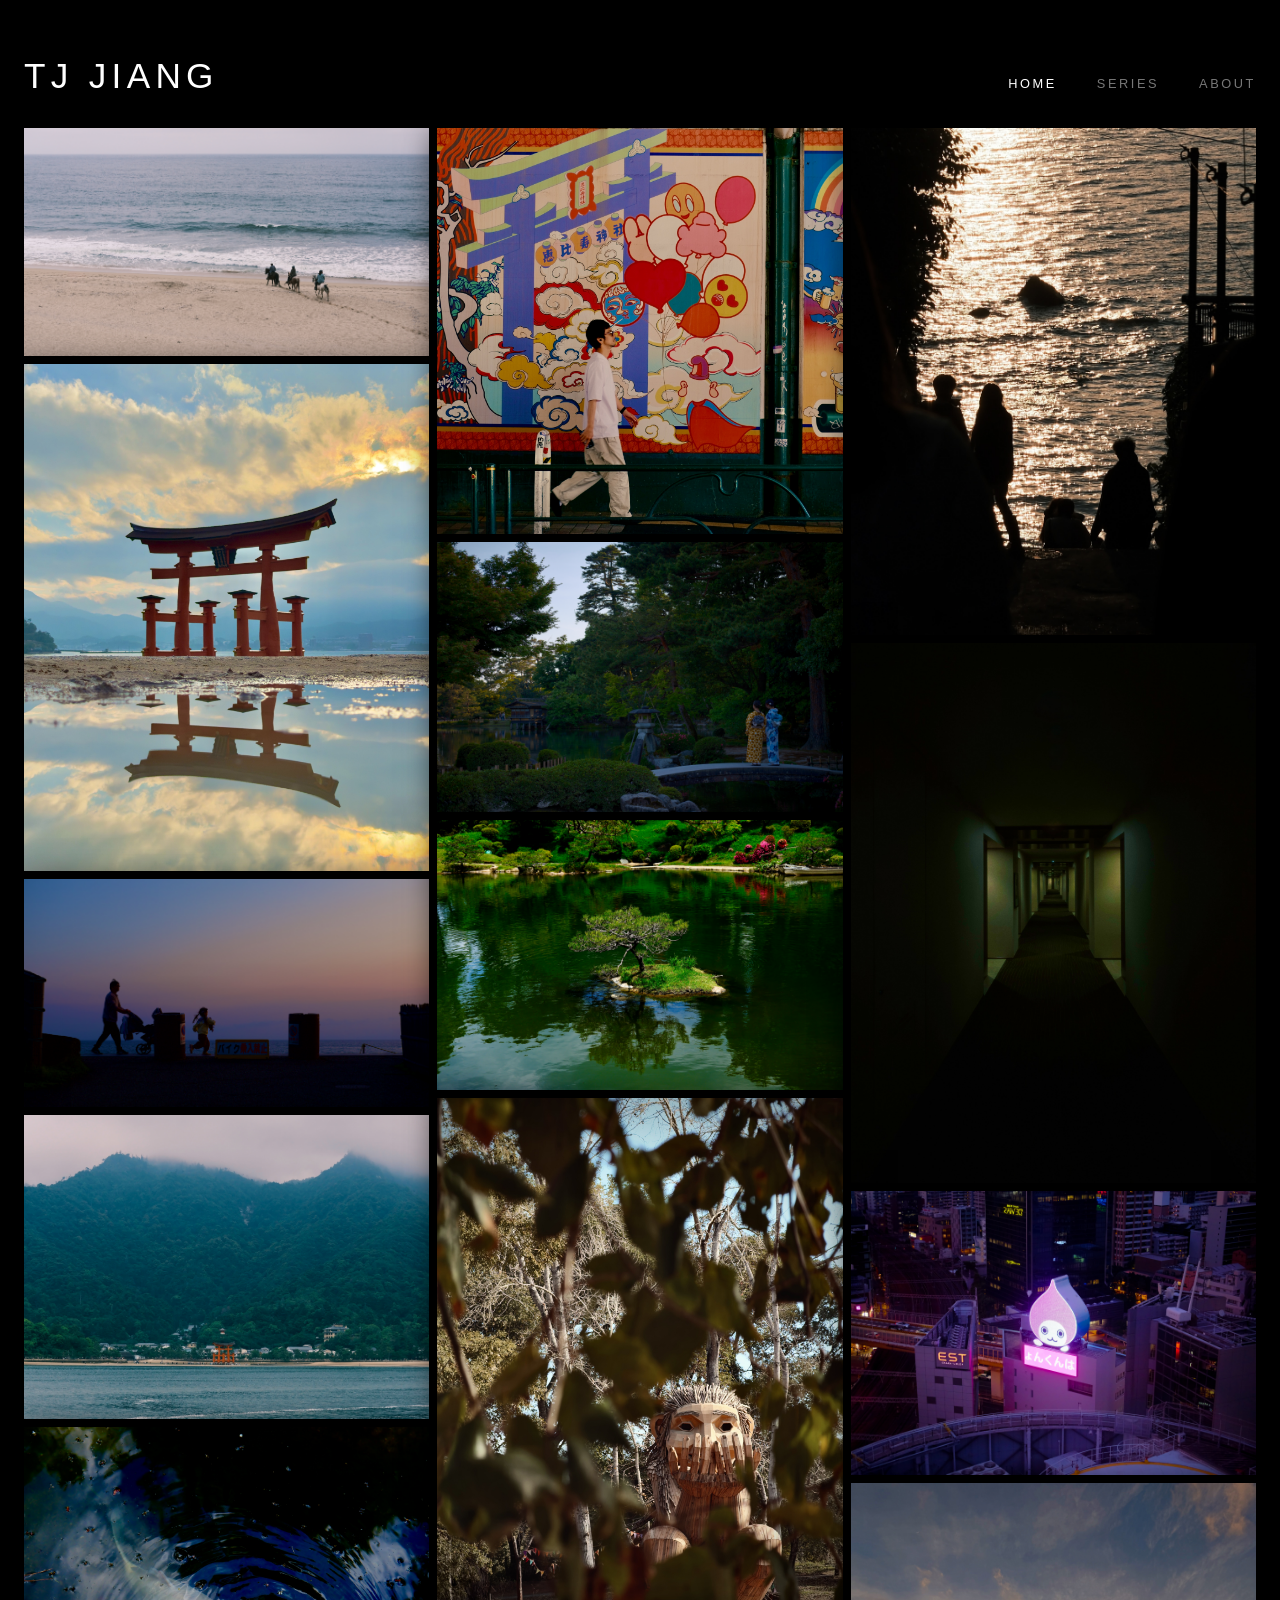
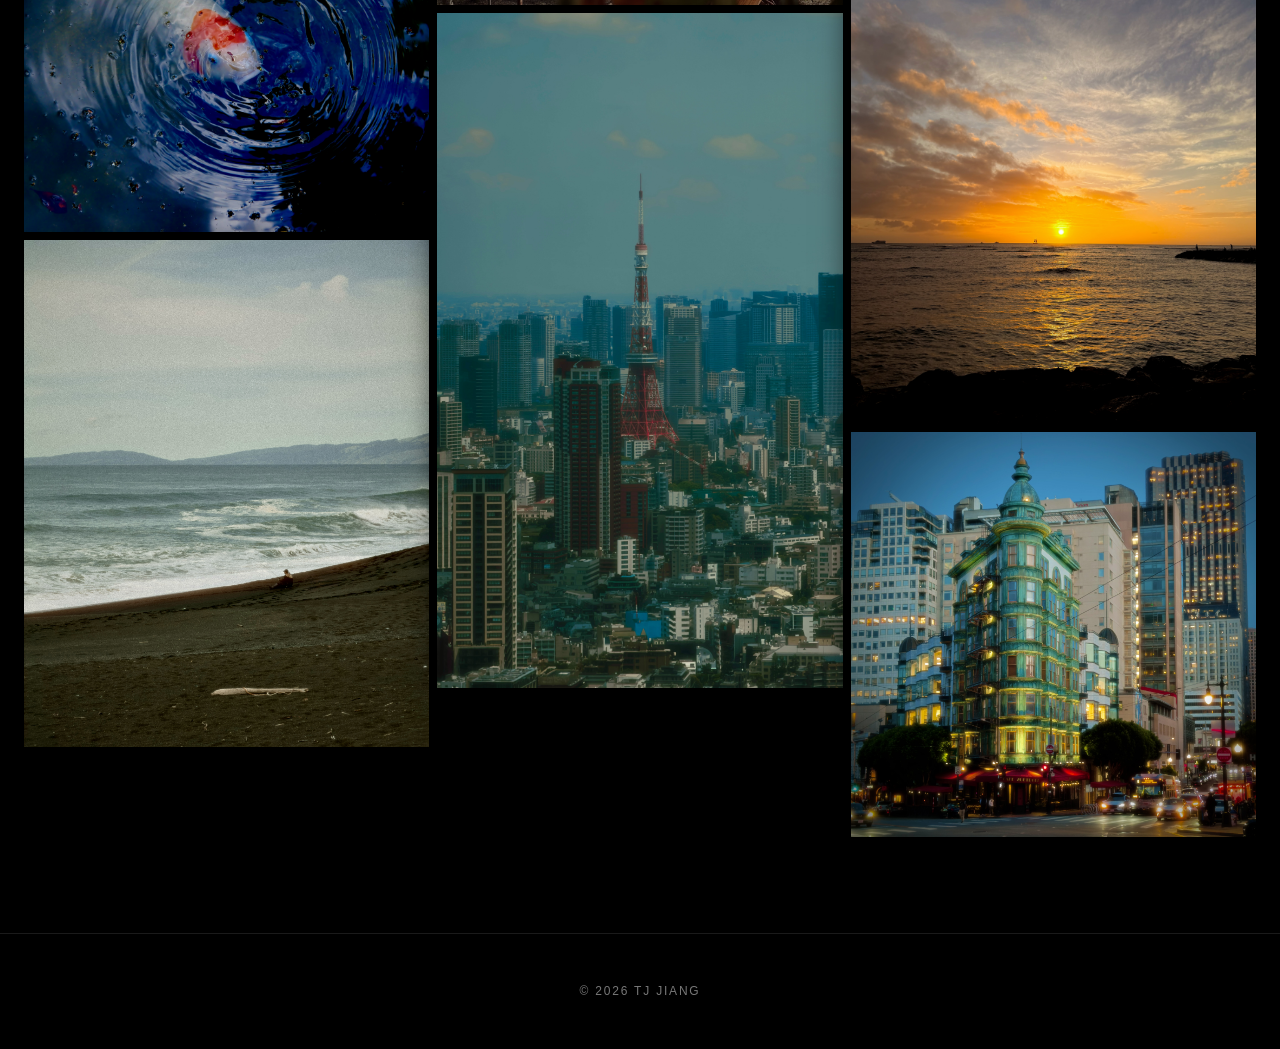
==== index.html @ b42e3b2a "commit site" ====
<!DOCTYPE html>
<html lang="en">
<head>
    <meta charset="UTF-8">
    <meta name="viewport" content="width=device-width, initial-scale=1.0">
    <title>TJ Jiang &mdash; Photography Portfolio</title>
    <link rel="stylesheet" href="style.css?v=2.0">
</head>
<body>

    <!-- Header Section -->
    <header class="site-header">
        <h1 class="site-title"><a href="index.html">TJ Jiang</a></h1>
        <nav class="site-nav">
            <ul>
                <li><a href="index.html" class="active">Home</a></li>
                <li><a href="series.html">Series</a></li>
                <li><a href="about.html">About</a></li>
            </ul>
        </nav>
    </header>

    <!-- Main Content (Gallery) -->
    <main class="gallery-container">
        <section class="gallery-grid">
            
            <!-- Column 1 -->
            <div class="gallery-column">
                <figure class="gallery-item">
                    <div class="image-wrapper">
                        <img src="images/homepage/DSCF1286.jpeg" alt="DSCF1286" loading="lazy">
                    </div>
                </figure>
                <figure class="gallery-item">
                    <div class="image-wrapper">
                        <img src="images/homepage/NO_FUSION_0529_062.jpeg" alt="NO_FUSION_0529_062" loading="lazy">
                    </div>
                </figure>
                <figure class="gallery-item">
                    <div class="image-wrapper">
                        <img src="images/homepage/DSCF2103.jpeg" alt="DSCF2103" loading="lazy">
                    </div>
                </figure>
                <figure class="gallery-item">
                    <div class="image-wrapper">
                        <img src="images/homepage/DSCF4704.jpeg" alt="DSCF4704" loading="lazy">
                    </div>
                </figure>
                <figure class="gallery-item">
                    <div class="image-wrapper">
                        <img src="images/homepage/DSCF5292.jpeg" alt="DSCF5292" loading="lazy">
                    </div>
                </figure>
                <figure class="gallery-item">
                    <div class="image-wrapper">
                        <img src="images/homepage/NO_FUSION_0220_016.jpeg" alt="NO_FUSION_0220_016" loading="lazy">
                    </div>
                </figure>
            </div>

            <!-- Column 2 -->
            <div class="gallery-column">
                <figure class="gallery-item">
                    <div class="image-wrapper">
                        <img src="images/homepage/DSCF1391.jpeg" alt="DSCF1391" loading="lazy">
                    </div>
                </figure>
                <figure class="gallery-item">
                    <div class="image-wrapper">
                        <img src="images/homepage/DSCF2643.jpeg" alt="DSCF2643" loading="lazy">
                    </div>
                </figure>
                <figure class="gallery-item">
                    <div class="image-wrapper">
                        <img src="images/homepage/DSCF5268.jpeg" alt="DSCF5268" loading="lazy">
                    </div>
                </figure>
                <figure class="gallery-item">
                    <div class="image-wrapper">
                        <img src="images/homepage/NO_FUSION_0207_027.jpeg" alt="NO_FUSION_0207_027" loading="lazy">
                    </div>
                </figure>
                <figure class="gallery-item">
                    <div class="image-wrapper">
                        <img src="images/homepage/NO_FUSION_0514_020.jpeg" alt="NO_FUSION_0514_020" loading="lazy">
                    </div>
                </figure>
            </div>

            <!-- Column 3 -->
            <div class="gallery-column">
                <figure class="gallery-item">
                    <div class="image-wrapper">
                        <img src="images/homepage/DSCF2035.jpeg" alt="DSCF2035" loading="lazy">
                    </div>
                </figure>
                <figure class="gallery-item">
                    <div class="image-wrapper">
                        <img src="images/homepage/NO_FUSION_0529_069.jpeg" alt="NO_FUSION_0529_069" loading="lazy">
                    </div>
                </figure>
                <figure class="gallery-item">
                    <div class="image-wrapper">
                        <img src="images/homepage/DSCF4373.jpeg" alt="DSCF4373" loading="lazy">
                    </div>
                </figure>
                <figure class="gallery-item">
                    <div class="image-wrapper">
                        <img src="images/homepage/IMG_3224.jpeg" alt="IMG_3224" loading="lazy">
                    </div>
                </figure>
                <figure class="gallery-item">
                    <div class="image-wrapper">
                        <img src="images/homepage/NO_FUSION_0423_018.jpeg" alt="NO_FUSION_0423_018" loading="lazy">
                    </div>
                </figure>
            </div>

        </section>
    </main>

    <!-- Lightbox Modal Overlay -->
    <div id="lightbox" class="lightbox" aria-hidden="true" role="dialog">
        <div class="lightbox-close-area"></div>
        <div class="lightbox-content">
            <img id="lightbox-img" src="" alt="Full size image view">
        </div>
        <button class="lightbox-close-btn" aria-label="Close Lightbox">&times;</button>
    </div>

    <!-- Footer Section -->
    <footer class="site-footer">
        <p>&copy; 2026 TJ Jiang</p>
    </footer>

    <!-- Native Lightweight Lightbox Script -->
    <script>
        document.addEventListener('DOMContentLoaded', () => {
            const lightbox = document.getElementById('lightbox');
            const lightboxImg = document.getElementById('lightbox-img');
            const galleryImages = document.querySelectorAll('.gallery-item img');
            const closeBtn = document.querySelector('.lightbox-close-btn');
            const closeArea = document.querySelector('.lightbox-close-area');

            // Open Lightbox
            galleryImages.forEach(img => {
                img.addEventListener('click', (e) => {
                    lightboxImg.src = img.src;
                    lightboxImg.alt = img.alt;
                    lightbox.classList.add('active');
                    lightbox.setAttribute('aria-hidden', 'false');
                    document.body.style.overflow = 'hidden'; // Lock body scroll
                });
            });

            // Close Lightbox function
            const closeLightbox = () => {
                lightbox.classList.remove('active');
                lightbox.setAttribute('aria-hidden', 'true');
                lightboxImg.src = ''; // Flush image source to prevent visual flash next time
                document.body.style.overflow = ''; // Restore body scroll
            };

            // Close events
            closeBtn.addEventListener('click', closeLightbox);
            closeArea.addEventListener('click', closeLightbox);
            lightbox.addEventListener('click', (e) => {
                if (e.target === lightbox) {
                    closeLightbox();
                }
            });

            // Keydown event (Escape key)
            document.addEventListener('keydown', (e) => {
                if (e.key === 'Escape' && lightbox.classList.contains('active')) {
                    closeLightbox();
                }
            });
        });
    </script>
</body>
</html>
---- style.css ----
/* CSS Reset & Variable Declarations */
:root {
    --bg-color: #000000;              /* Pitch black background */
    --text-color: #f5f5f5;            /* Crisp off-white */
    --text-muted: #777777;            /* Medium gray for subtle secondary text */
    --accent-color: #ffffff;          /* Pure white for title & hover accent */
    --border-color: #1a1a1a;          /* Dark gray border for separators */
    --font-stack: -apple-system, BlinkMacSystemFont, "Segoe UI", Roboto, Helvetica, Arial, sans-serif;
    --max-width: 1400px;              /* Slightly wider content width to give masonry space */
    --spacing-sm: 0.5rem;
    --spacing-md: 1.5rem;
    --spacing-lg: 3rem;
}

* {
    box-sizing: border-box;
    margin: 0;
    padding: 0;
}

body {
    background-color: var(--bg-color);
    color: var(--text-color);
    font-family: var(--font-stack);
    line-height: 1.6;
    -webkit-font-smoothing: antialiased;
    -moz-osx-font-smoothing: grayscale;
}

/* Header Section (Flex Row on Desktop for Horizontal Side-by-Side Alignment) */
.site-header {
    max-width: var(--max-width);
    margin: 0 auto;
    padding: var(--spacing-lg) var(--spacing-md) var(--spacing-md);
    display: flex;
    justify-content: space-between;   /* Title on left, Nav links on right */
    align-items: baseline;            /* Aligns bases of letters perfectly on the same plane */
}

.site-title {
    font-size: 2.2rem;
    font-weight: 300;
    letter-spacing: 0.15em;           /* Elegant extra-spaced lettering */
    text-transform: uppercase;
}

.site-title a {
    color: var(--accent-color);
    text-decoration: none;
    transition: opacity 0.3s ease;
}

.site-title a:hover {
    opacity: 0.7;
}

/* Navigation Menu */
.site-nav {
    margin-top: 0;
    padding-bottom: 0;
}

.site-nav ul {
    list-style: none;
    display: flex;
    justify-content: flex-end;        /* Right aligned on the same plane */
    gap: 2.5rem;                      /* Clean spacing between tabs */
}

.site-nav a {
    color: var(--text-muted);
    text-decoration: none;
    font-size: 0.8rem;
    text-transform: uppercase;
    letter-spacing: 0.2em;
    transition: color 0.3s ease;
}

.site-nav a:hover,
.site-nav a.active {
    color: var(--accent-color);
}

/* Main Content & Gallery Grid (Modern CSS Grid + Flex Columns Masonry) */
.gallery-container {
    max-width: var(--max-width);
    margin: 0 auto;
    padding: 0 var(--spacing-md) var(--spacing-lg);
}

/* 
   By using a standard CSS Grid container with align-items: start,
   the browser is mathematically forced to align the top edge of all three
   column containers perfectly flat at the exact same horizontal coordinate.
   This is immune to browser-specific multi-column bugs, baseline alignment, or margin-collapsing.
*/
.gallery-grid {
    display: grid;
    grid-template-columns: repeat(3, 1fr); /* 3 equal-width columns */
    column-gap: 0.5rem;                    /* Exact horizontal spacing between columns */
    align-items: start;                    /* Crucial: guarantees the top of all 3 columns align 100% flush! */
    width: 100%;
}

/* Each column is a vertical Flexbox stack for individual photos */
.gallery-column {
    display: flex;
    flex-direction: column;
    gap: 0.5rem;                           /* Exact vertical spacing between photos */
    width: 100%;
}

/* Gallery Item Styling */
.gallery-item {
    display: block;
    width: 100%;
    margin: 0;
    padding: 0;
}

.image-wrapper {
    position: relative;
    width: 100%;
    overflow: hidden;
    background-color: #0c0c0c;       /* Ultra dark backup color for image loading */
    border-radius: 0;                /* Clean hard edges for high-end editorial feel */
    box-shadow: 0 4px 30px rgba(0, 0, 0, 0.8);
}

.gallery-item img {
    width: 100%;
    height: auto;                     /* Natural vertical height (no cropping!) */
    display: block;
    cursor: pointer;
    transition: transform 0.8s cubic-bezier(0.16, 1, 0.3, 1);
}

/* Elegant image zoom on hover */
.gallery-item:hover img {
    transform: scale(1.03);
}

/* About Page Specific Styles */
.about-grid {
    display: grid;
    grid-template-columns: 1fr 1fr;  /* Two equal columns on desktop */
    gap: 5rem;                       /* Generous spacing between image and content */
    align-items: start;
    margin-top: 1rem;
}

.about-image {
    width: 100%;
    overflow: hidden;
    background-color: #0c0c0c;
    box-shadow: 0 4px 30px rgba(0, 0, 0, 0.8);
}

.about-image img {
    width: 100%;
    height: auto;
    display: block;
}

.about-content {
    display: flex;
    flex-direction: column;
    gap: 2.5rem;
}

.contact-info {
    font-size: 1rem;
    line-height: 1.8;
}

.contact-info h2 {
    font-size: 1.8rem;
    font-weight: 300;
    letter-spacing: 0.15em;
    text-transform: uppercase;
    margin-bottom: 1.5rem;
    color: var(--accent-color);
}

.contact-info p {
    color: var(--text-color);
    margin-bottom: 0.5rem;
}

.contact-info a {
    color: var(--text-color);
    text-decoration: none;
    border-bottom: 1px solid var(--border-color);
    transition: color 0.3s ease, border-color 0.3s ease;
}

.contact-info a:hover {
    color: var(--accent-color);
    border-color: var(--accent-color);
}

/* Signal QR Code Card Frame Styles */
.signal-qr {
    width: 100%;
    max-width: 380px;                /* Sized beautifully for a premium look */
    overflow: hidden;
    background-color: #0c0c0c;
    box-shadow: 0 4px 30px rgba(0, 0, 0, 0.8);
    border-radius: 0;                /* Hard clean edges matching the portfolio aesthetic */
}

.signal-qr img {
    width: 100%;
    height: auto;
    display: block;
}

/* --- Series Grid Layout --- */
.series-grid {
    display: grid;
    grid-template-columns: repeat(3, 1fr); /* Clean 3 column layout */
    gap: 1.5rem;                           /* Editorial spacious gap */
    width: 100%;
}

.series-item {
    cursor: pointer;
    display: block;
    width: 100%;
}

.series-cover {
    position: relative;
    width: 100%;
    aspect-ratio: 3 / 2;                  /* Consistent cover image proportions */
    overflow: hidden;
    background-color: #0c0c0c;
    box-shadow: 0 4px 30px rgba(0, 0, 0, 0.8);
}

.series-cover img {
    width: 100%;
    height: 100%;
    object-fit: cover;
    display: block;
    transition: transform 0.8s cubic-bezier(0.16, 1, 0.3, 1);
}

.series-item:hover .series-cover img {
    transform: scale(1.04);
}

/* Subtle editorial caption under each cover image */
.series-title-overlay {
    margin-top: 0.75rem;
    text-align: left;
}

.series-title-overlay h3 {
    font-size: 0.9rem;
    font-weight: 400;
    letter-spacing: 0.15em;
    text-transform: uppercase;
    color: var(--text-color);
    transition: color 0.3s ease;
}

.series-item:hover .series-title-overlay h3 {
    color: var(--accent-color);
}

/* Non-interactive grid placeholders to preserve the 3-column top-left structure */
.series-placeholder {
    width: 100%;
}

/* --- Horizontal Slideshow Lightbox Overlay --- */
.slideshow-lightbox {
    position: fixed;
    top: 0;
    left: 0;
    width: 100%;
    height: 100%;
    background-color: #000000;         /* Deep pure dark */
    z-index: 2000;
    display: flex;
    flex-direction: column;
    align-items: center;
    justify-content: center;
    opacity: 0;
    pointer-events: none;
    transition: opacity 0.4s cubic-bezier(0.16, 1, 0.3, 1);
}

.slideshow-lightbox.active {
    opacity: 1;
    pointer-events: auto;
}

.slideshow-close-area {
    position: absolute;
    top: 0;
    left: 0;
    width: 100%;
    height: 100%;
    cursor: zoom-out;
}

.slideshow-close-btn {
    position: absolute;
    top: 2rem;
    right: 2.5rem;
    background: none;
    border: none;
    color: var(--text-color);
    font-size: 2.5rem;
    font-weight: 100;
    cursor: pointer;
    opacity: 0.5;
    z-index: 2003;
    transition: opacity 0.2s, transform 0.2s;
}

.slideshow-close-btn:hover {
    opacity: 1;
    transform: scale(1.1);
}

/* Slideshow navigation arrow buttons */
.slideshow-nav-btn {
    position: absolute;
    top: 50%;
    transform: translateY(-50%);
    background: none;
    border: none;
    color: var(--text-color);
    font-size: 4rem;
    font-weight: 100;
    cursor: pointer;
    opacity: 0.3;
    z-index: 2003;
    transition: opacity 0.2s, transform 0.2s;
    padding: 2rem;
    user-select: none;
    outline: none;
}

.slideshow-nav-btn:hover {
    opacity: 1;
    transform: translateY(-50%) scale(1.05);
}

.slideshow-prev-btn {
    left: 1.5rem;
}

.slideshow-next-btn {
    right: 1.5rem;
}

/* Info and progress counter panel at the bottom center */
.slideshow-info-panel {
    position: absolute;
    bottom: 2rem;
    left: 0;
    width: 100%;
    text-align: center;
    z-index: 2003;
    display: flex;
    flex-direction: column;
    gap: 0.5rem;
    pointer-events: none;
}

.slideshow-series-title {
    font-size: 0.85rem;
    text-transform: uppercase;
    letter-spacing: 0.2em;
    color: var(--text-muted);
}

.slideshow-counter {
    font-size: 0.8rem;
    color: var(--text-muted);
    letter-spacing: 0.1em;
}

.slideshow-content {
    position: relative;
    width: 80vw;
    height: 75vh;
    display: flex;
    align-items: center;
    justify-content: center;
    z-index: 2002;
}

.slideshow-content img {
    max-width: 100%;
    max-height: 100%;
    object-fit: contain;
    user-select: none;
    -webkit-user-drag: none;
    box-shadow: 0 10px 50px rgba(0, 0, 0, 0.95);
    transition: opacity 0.3s cubic-bezier(0.16, 1, 0.3, 1), transform 0.3s cubic-bezier(0.16, 1, 0.3, 1);
}

/* Smooth opacity slide-scale transition for horizontal flips */
.slideshow-content img.fade-out {
    opacity: 0;
    transform: scale(0.98);
}

/* Lightbox Modal Overlay (Single view for Homepage) */
.lightbox {
    position: fixed;
    top: 0;
    left: 0;
    width: 100%;
    height: 100%;
    background-color: rgba(0, 0, 0, 0.98); /* Pure deep black overlay */
    z-index: 1000;
    display: flex;
    align-items: center;
    justify-content: center;
    opacity: 0;
    pointer-events: none;
    transition: opacity 0.4s cubic-bezier(0.16, 1, 0.3, 1);
}

.lightbox.active {
    opacity: 1;
    pointer-events: auto;
}

.lightbox-close-area {
    position: absolute;
    top: 0;
    left: 0;
    width: 100%;
    height: 100%;
    cursor: zoom-out;
}

.lightbox-content {
    position: relative;
    max-width: 90vw;
    max-height: 85vh;
    z-index: 1001;
    display: flex;
    justify-content: center;
    align-items: center;
}

.lightbox-content img {
    max-width: 100%;
    max-height: 85vh;
    object-fit: contain;
    user-select: none;
    -webkit-user-drag: none;
    box-shadow: 0 10px 50px rgba(0, 0, 0, 0.95);
}

.lightbox-close-btn {
    position: absolute;
    top: 2rem;
    right: 2.5rem;
    background: none;
    border: none;
    color: var(--text-color);
    font-size: 2.5rem;
    font-weight: 100;
    cursor: pointer;
    opacity: 0.5;
    z-index: 1002;
    transition: opacity 0.2s, transform 0.2s;
}

.lightbox-close-btn:hover {
    opacity: 1;
    transform: scale(1.1);
}

/* Footer Section */
.site-footer {
    max-width: var(--max-width);
    margin: var(--spacing-lg) auto 0;
    padding: var(--spacing-lg) var(--spacing-md);
    border-top: 1px solid var(--border-color);
    text-align: center;              /* Centered footer as requested */
    font-size: 0.75rem;
    color: var(--text-muted);
    letter-spacing: 0.15em;
    text-transform: uppercase;
}

.footer-credit {
    margin-top: 0.5rem;
    font-weight: 300;
    letter-spacing: 0.2em;
}

/* Responsive Design Adjustments */
@media (max-width: 1024px) {
    /* Maintain 3-column layout on tablets, scaling columns slightly */
    .gallery-grid {
        column-gap: 0.5rem;
    }
    
    .about-grid {
        gap: 3rem;                   /* Slightly tighter column gap on tablets */
    }

    .series-grid {
        grid-template-columns: repeat(2, 1fr); /* 2 columns on tablets */
        gap: 1.25rem;
    }
}

@media (max-width: 768px) {
    :root {
        --spacing-lg: 2.5rem;
        --spacing-md: 1.25rem;
    }
    
    /* On mobile, stack header elements vertically and align left */
    .site-header {
        padding-top: var(--spacing-lg);
        flex-direction: column;       /* Stack vertically */
        align-items: flex-start;      /* Align flush left */
        gap: 1rem;
    }
    
    .site-title {
        font-size: 1.8rem;
    }
    
    .site-nav ul {
        justify-content: flex-start;  /* Align links to the left on mobile */
        gap: 2rem;
    }
    
    /* On mobile, stack columns into a beautiful single vertical stream */
    .gallery-grid {
        display: flex;
        flex-direction: column;
        gap: 0.5rem;
    }

    .about-grid {
        grid-template-columns: 1fr;  /* Stack columns on mobile */
        gap: 3rem;
    }

    .series-grid {
        grid-template-columns: 1fr;  /* Stack series on mobile */
        gap: 1.5rem;
    }

    .slideshow-nav-btn {
        font-size: 3rem;
        padding: 1rem;
    }

    .slideshow-prev-btn {
        left: 0.5rem;
    }

    .slideshow-next-btn {
        right: 0.5rem;
    }

    .lightbox-close-btn {
        top: 1.5rem;
        right: 1.5rem;
        font-size: 2rem;
    }
}
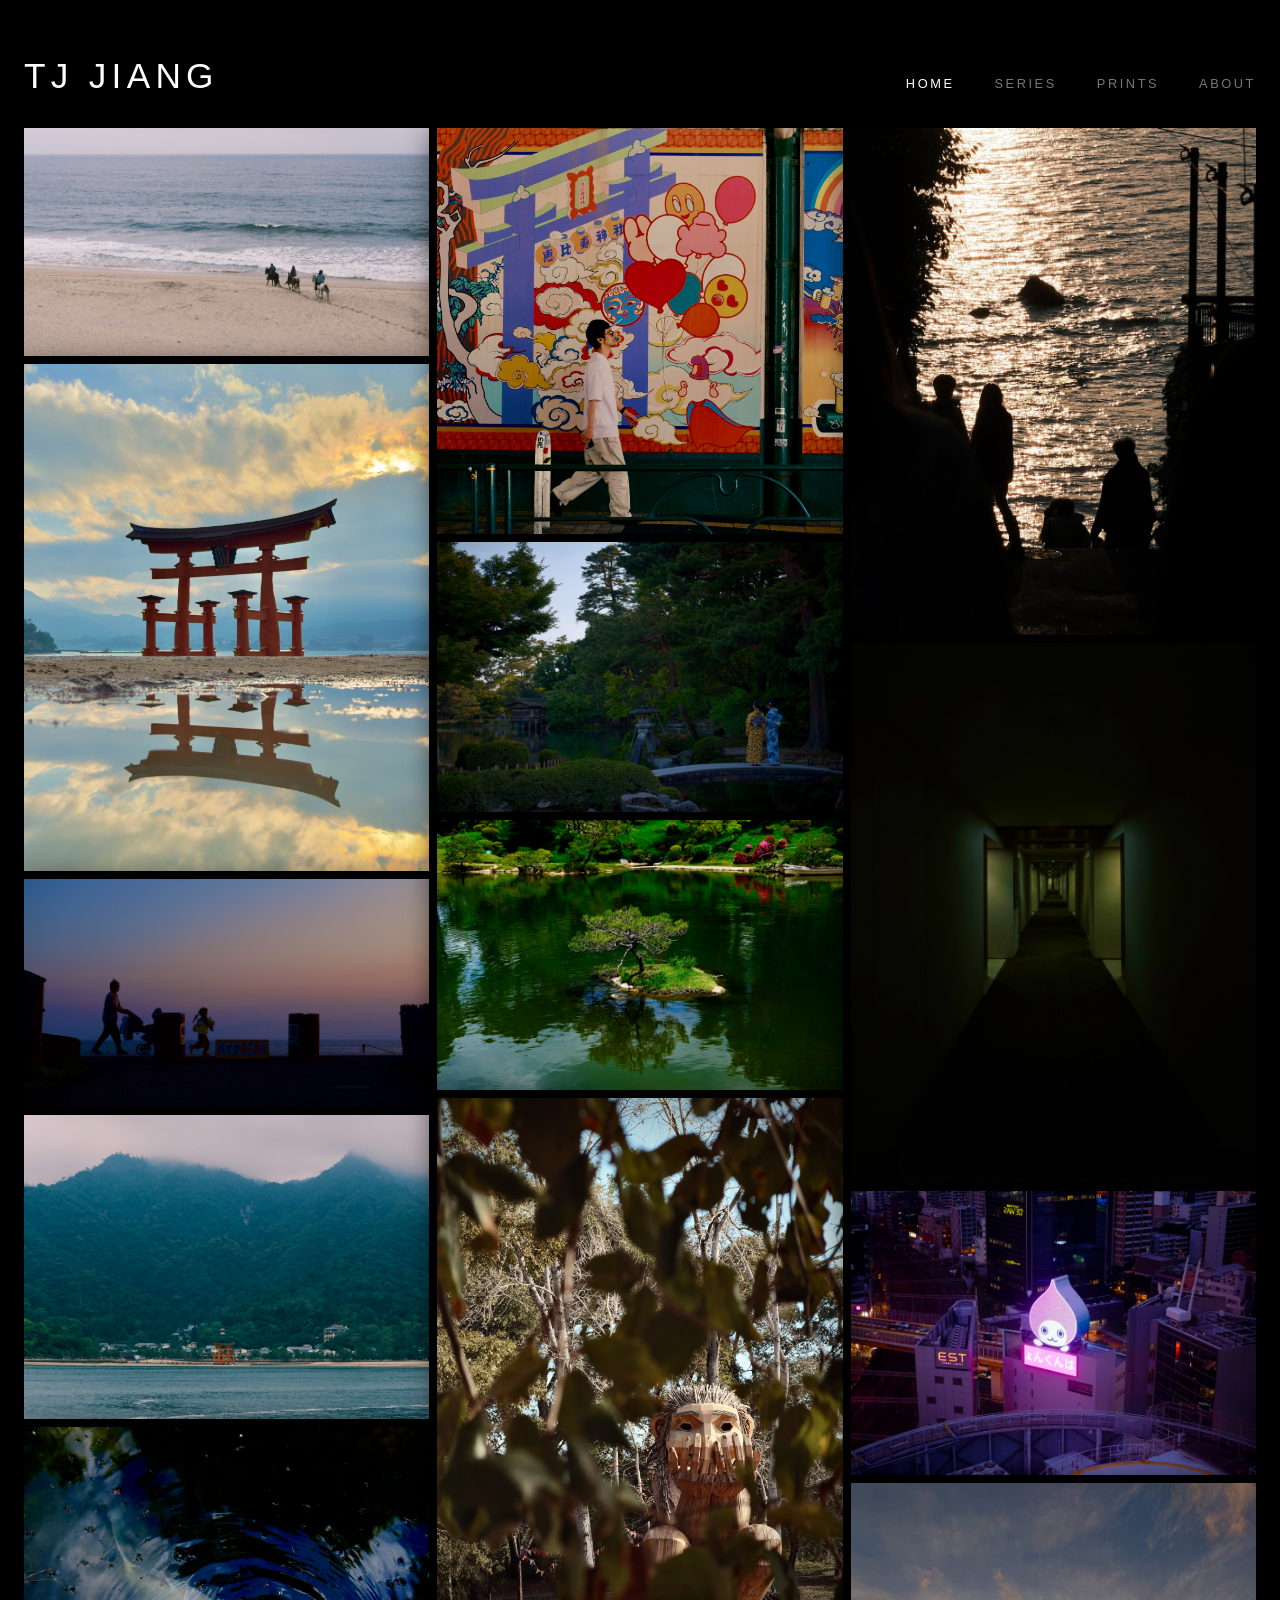
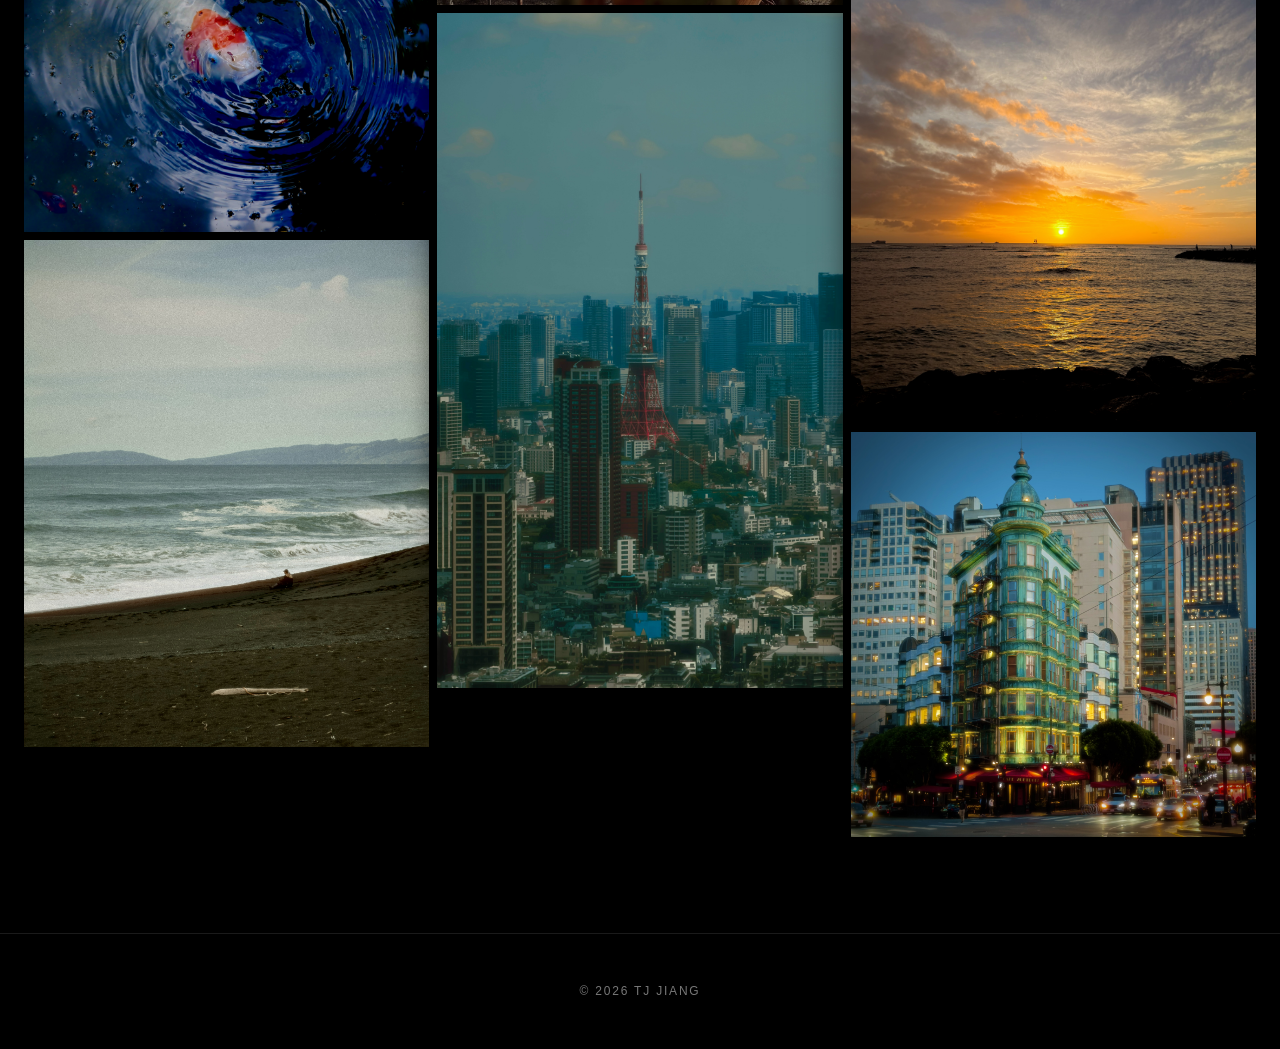
==== commit 0c00291a: "add payments screen" ====
--- a/index.html
+++ b/index.html
@@ -15,6 +15,7 @@
             <ul>
                 <li><a href="index.html" class="active">Home</a></li>
                 <li><a href="series.html">Series</a></li>
+                <li><a href="prints.html">Prints</a></li>
                 <li><a href="about.html">About</a></li>
             </ul>
         </nav>
--- a/style.css
+++ b/style.css
@@ -575,4 +575,306 @@
         right: 1.5rem;
         font-size: 2rem;
     }
+}
+
+/* ==========================================================================
+   Store / Prints Page Styles
+   ========================================================================== */
+
+/* Prints Grid Layout */
+.prints-grid-container {
+    animation: printsFadeIn 0.6s cubic-bezier(0.16, 1, 0.3, 1) both;
+}
+
+.prints-grid {
+    display: grid;
+    grid-template-columns: repeat(3, 1fr);
+    gap: 3rem; /* Elegant, wide spacing */
+    width: 100%;
+    margin-top: 1rem;
+}
+
+.print-card {
+    cursor: pointer;
+    display: flex;
+    flex-direction: column;
+    gap: 1rem;
+    width: 100%;
+}
+
+.print-image-wrapper {
+    position: relative;
+    width: 100%;
+    aspect-ratio: 3 / 4; /* Modern portrait print crop ratio */
+    overflow: hidden;
+    background-color: #0c0c0c;
+    box-shadow: 0 4px 30px rgba(0, 0, 0, 0.8);
+}
+
+.print-image-wrapper img {
+    width: 100%;
+    height: 100%;
+    object-fit: cover;
+    display: block;
+    transition: transform 0.8s cubic-bezier(0.16, 1, 0.3, 1);
+}
+
+.print-card:hover .print-image-wrapper img {
+    transform: scale(1.04);
+}
+
+.print-card-info {
+    margin-top: 0.25rem;
+    text-align: left;
+}
+
+.print-card-info h3 {
+    font-size: 0.9rem;
+    font-weight: 400;
+    letter-spacing: 0.15em;
+    text-transform: uppercase;
+    color: var(--text-color);
+    transition: color 0.3s ease;
+}
+
+.print-card:hover .print-card-info h3 {
+    color: var(--accent-color);
+}
+
+.print-card-price {
+    font-size: 0.80rem;
+    color: var(--text-muted);
+    letter-spacing: 0.1em;
+    margin-top: 0.25rem;
+}
+
+/* Product Detail Page View */
+.product-detail-container {
+    margin-top: 1rem;
+    animation: printsFadeIn 0.6s cubic-bezier(0.16, 1, 0.3, 1) both;
+}
+
+@keyframes printsFadeIn {
+    from { opacity: 0; transform: translateY(15px); }
+    to { opacity: 1; transform: translateY(0); }
+}
+
+.back-nav {
+    margin-bottom: 2.5rem;
+}
+
+.back-link {
+    color: var(--text-muted);
+    text-decoration: none;
+    font-size: 0.8rem;
+    text-transform: uppercase;
+    letter-spacing: 0.2em;
+    display: inline-flex;
+    align-items: center;
+    gap: 0.5rem;
+    transition: color 0.3s ease;
+}
+
+.back-link:hover {
+    color: var(--accent-color);
+}
+
+/* Product Detail Horizontal Side-by-Side Layout */
+.product-detail-layout {
+    display: grid;
+    grid-template-columns: 1.1fr 0.9fr; /* Image takes slightly more weight */
+    gap: 5rem; /* Spacious high-end catalog gap */
+    align-items: start;
+}
+
+.product-detail-image-col {
+    width: 100%;
+}
+
+.product-detail-image-wrapper {
+    width: 100%;
+    background-color: #0c0c0c;
+    box-shadow: 0 10px 50px rgba(0, 0, 0, 0.9);
+    overflow: hidden;
+}
+
+.product-detail-image-wrapper img {
+    width: 100%;
+    height: auto;
+    max-height: 75vh;
+    object-fit: contain;
+    display: block;
+}
+
+/* Product Details Right Side Content */
+.product-detail-info-col {
+    display: flex;
+    flex-direction: column;
+    gap: 1.75rem;
+}
+
+.product-detail-title {
+    font-size: 2rem;
+    font-weight: 300;
+    letter-spacing: 0.15em;
+    text-transform: uppercase;
+    color: var(--accent-color);
+    line-height: 1.2;
+}
+
+.product-detail-price {
+    font-size: 1.3rem;
+    font-weight: 300;
+    color: var(--text-color);
+    letter-spacing: 0.05em;
+    border-bottom: 1px solid var(--border-color);
+    padding-bottom: 1.5rem;
+}
+
+/* Size Selection dropdown styling */
+.selector-container {
+    display: flex;
+    flex-direction: column;
+    gap: 0.6rem;
+}
+
+.selector-label {
+    font-size: 0.75rem;
+    text-transform: uppercase;
+    letter-spacing: 0.15em;
+    color: var(--text-muted);
+}
+
+.selector-dropdown {
+    width: 100%;
+    background-color: #080808;
+    color: var(--text-color);
+    border: 1px solid var(--border-color);
+    padding: 0.85rem 1.25rem;
+    font-family: var(--font-stack);
+    font-size: 0.85rem;
+    letter-spacing: 0.1em;
+    outline: none;
+    cursor: pointer;
+    transition: border-color 0.3s ease, background-color 0.3s ease;
+    border-radius: 0;
+    -webkit-appearance: none;
+    -moz-appearance: none;
+    appearance: none;
+    background-image: url("data:image/svg+xml;utf8,<svg fill='white' height='24' viewBox='0 0 24 24' width='24' xmlns='http://www.w3.org/2000/svg'><path d='M7 10l5 5 5-5z'/><path d='M0 0h24v24H0z' fill='none'/></svg>");
+    background-repeat: no-repeat;
+    background-position: right 1rem center;
+    background-size: 1.2rem;
+}
+
+.selector-dropdown:focus,
+.selector-dropdown:hover {
+    border-color: var(--text-muted);
+    background-color: #0c0c0c;
+}
+
+/* Checkout Buttons Frame */
+.paypal-checkout-container {
+    margin-top: 0.75rem;
+    min-height: 150px; /* Safe frame height to prevent jumping */
+    width: 100%;
+}
+
+/* Description & Product Spec Lists */
+.product-metadata {
+    margin-top: 1rem;
+    border-top: 1px solid var(--border-color);
+    padding-top: 2rem;
+    display: flex;
+    flex-direction: column;
+    gap: 2rem;
+}
+
+.metadata-section {
+    display: flex;
+    flex-direction: column;
+    gap: 0.75rem;
+}
+
+.metadata-section h4 {
+    font-size: 0.8rem;
+    text-transform: uppercase;
+    letter-spacing: 0.15em;
+    color: var(--accent-color);
+    font-weight: 500;
+}
+
+.metadata-section p {
+    font-size: 0.85rem;
+    color: var(--text-muted);
+    line-height: 1.7;
+}
+
+.metadata-section ul {
+    list-style: none;
+    padding-left: 0;
+    display: flex;
+    flex-direction: column;
+    gap: 0.5rem;
+}
+
+.metadata-section li {
+    font-size: 0.82rem;
+    color: var(--text-muted);
+    line-height: 1.6;
+    position: relative;
+    padding-left: 1.25rem;
+}
+
+.metadata-section li::before {
+    content: "—";
+    position: absolute;
+    left: 0;
+    color: var(--border-color);
+}
+
+.metadata-section li strong {
+    color: var(--text-color);
+    font-weight: 400;
+    letter-spacing: 0.02em;
+}
+
+/* Error messages and layout loading states */
+.error-message {
+    font-size: 0.8rem;
+    color: #ff4444;
+    letter-spacing: 0.05em;
+    line-height: 1.5;
+}
+
+/* Responsive Adjustments for Store & Checkout */
+@media (max-width: 1024px) {
+    .prints-grid {
+        grid-template-columns: repeat(2, 1fr);
+        gap: 2rem;
+    }
+    
+    .product-detail-layout {
+        gap: 3rem;
+    }
+}
+
+@media (max-width: 768px) {
+    .prints-grid {
+        grid-template-columns: 1fr;
+        gap: 2rem;
+    }
+    
+    .product-detail-layout {
+        grid-template-columns: 1fr;
+        gap: 3rem;
+    }
+    
+    .product-detail-image-wrapper img {
+        max-height: 50vh;
+    }
+    
+    .product-detail-title {
+        font-size: 1.65rem;
+    }
 }
